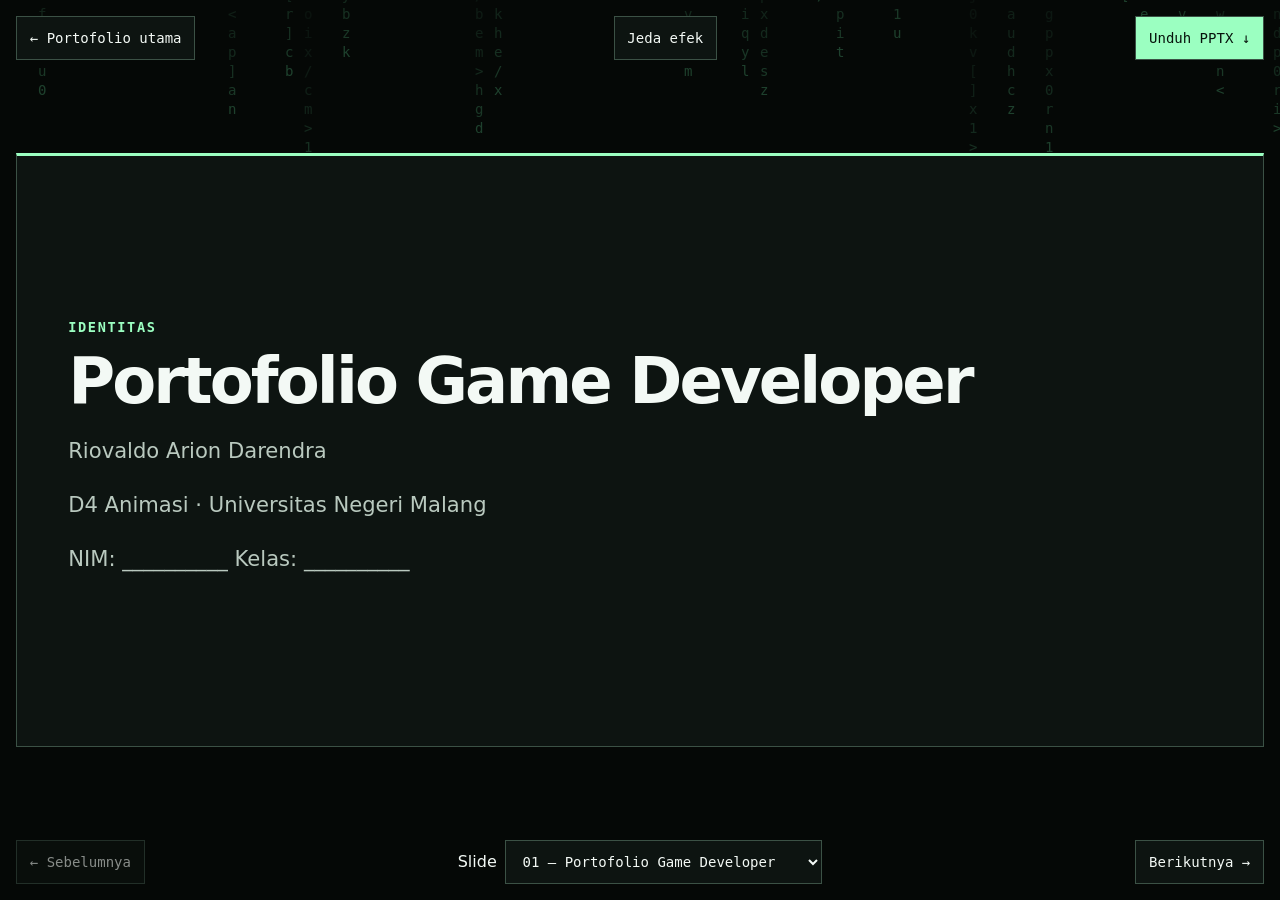
==== tugas-porto/index.html @ 9fddfe3b "Add portfolio coursework presentation and PowerPoint" ====
<!doctype html>
<html lang="id">
<head>
<meta charset="utf-8">
<meta name="viewport" content="width=device-width, initial-scale=1">
<title>Tugas Portofolio · Riovaldo Arion Darendra</title>
<link rel="stylesheet" href="slides.css">
<script src="slides.js" defer></script>
</head>
<body>
<canvas id="matrix" aria-hidden="true"></canvas>
<div class="shell">
  <header class="bar">
    <a class="brand" href="../">← Portofolio utama</a>
    <button id="motion" type="button" hidden>Jeda efek</button>
    <a class="download" href="portofolio-riovaldo.pptx" download>Unduh PPTX ↓</a>
  </header>
  <main id="deck" aria-label="Presentasi tugas portofolio">
        <section class="slide " id="slide-1" aria-labelledby="title-1">
          <div class="copy"><p class="label">Identitas</p><h2 id="title-1" tabindex="-1">Portofolio Game Developer</h2><p>Riovaldo Arion Darendra</p><p>D4 Animasi · Universitas Negeri Malang</p><p>NIM: __________   Kelas: __________</p></div>

        </section>
        <section class="slide " id="slide-2" aria-labelledby="title-2">
          <div class="copy"><p class="label">Jenis portofolio</p><h2 id="title-2" tabindex="-1">Dua cara melihat karya saya</h2><p>Playable Prototype — itch.io dan Roblox memberi akses ke karya yang dapat dicoba. Lantai Tujuh menunjukkan eksplorasi dan teka-teki, sementara Hidden Gem menggunakan gameplay untuk mengenalkan budaya Indonesia.</p><p>Repository Program — repo Spider Robot menunjukkan kode firmware, dokumentasi kendali dan perakitan, serta demo robot. Semester Terakhir memperlihatkan perkembangan prototipe Unity yang masih dikerjakan.</p></div>

        </section>
        <section class="slide project" id="slide-3" aria-labelledby="title-3">
          <div class="copy"><p class="label">Penjelasan karya</p><h2 id="title-3" tabindex="-1">WARNETRA</h2><p>Juli 2024 · TSA Game Fest</p><p>2D Artist. Membuat aset visual bersama tim untuk prototipe yang dikerjakan dalam 10 hari.</p><a class="action" href="https://wyynnn.itch.io/warnetra" target="_blank" rel="noopener">Buka halaman proyek ↗</a></div>
          <div class="media"><video controls playsinline preload="none" data-src="../assets/videos/warnetra.mp4" aria-label="Demo WARNETRA"></video></div>
        </section>
        <section class="slide project" id="slide-4" aria-labelledby="title-4">
          <div class="copy"><p class="label">Penjelasan karya</p><h2 id="title-4" tabindex="-1">Crossing the Road</h2><p>Maret 2025 · Proyek pribadi</p><p>Solo developer. Merancang game kasual 3D, memprogram gerak karakter, dan membuat sistem kemunculan rintangan.</p><a class="action" href="https://iroo.itch.io/crossing-the-road-project" target="_blank" rel="noopener">Buka halaman proyek ↗</a></div>
          <div class="media"><video controls playsinline preload="none" data-src="../assets/videos/crossing-road.mp4" aria-label="Demo Crossing the Road"></video></div>
        </section>
        <section class="slide project" id="slide-5" aria-labelledby="title-5">
          <div class="copy"><p class="label">Penjelasan karya</p><h2 id="title-5" tabindex="-1">Precision Shooter</h2><p>Mei 2025 · Proyek ujian akhir</p><p>Solo developer. Membuat prototipe FPS dengan fokus pada mekanik menembak dalam dua minggu.</p><a class="action" href="https://iroo.itch.io/project-uas" target="_blank" rel="noopener">Buka halaman proyek ↗</a></div>
          <div class="media"><video controls playsinline preload="none" data-src="../assets/videos/precision-shooter.mp4" aria-label="Demo Precision Shooter"></video></div>
        </section>
        <section class="slide project" id="slide-6" aria-labelledby="title-6">
          <div class="copy"><p class="label">Penjelasan karya</p><h2 id="title-6" tabindex="-1">Project Parkour-Shooter</h2><p>Mei 2025 · Proyek pribadi</p><p>Solo developer. Mengembangkan proyek dari konsep hingga demo itch.io, dengan fokus pada pergerakan parkour dan sistem menembak.</p><a class="action" href="https://iroo.itch.io/parkour-shooter" target="_blank" rel="noopener">Buka halaman proyek ↗</a></div>
          <div class="media"><video controls playsinline preload="none" data-src="../assets/videos/parkour-shooter.mp4" aria-label="Demo Project Parkour-Shooter"></video></div>
        </section>
        <section class="slide project" id="slide-7" aria-labelledby="title-7">
          <div class="copy"><p class="label">Penjelasan karya</p><h2 id="title-7" tabindex="-1">Bathara Mask</h2><p>Januari 2026 · Global Game Jam Malang</p><p>Lead 2D Artist dan Game Developer. Membuat aset pixel art dan membantu pemrograman gameplay selama game jam.</p><a class="action" href="https://globalgamejam.org/games/2026/bathara-mask-7" target="_blank" rel="noopener">Buka halaman proyek ↗</a></div>
          <div class="media"><video controls playsinline preload="none" data-src="../assets/videos/ggj-2026.mp4" aria-label="Demo Bathara Mask"></video></div>
        </section>
        <section class="slide project" id="slide-8" aria-labelledby="title-8">
          <div class="copy"><p class="label">Penjelasan karya</p><h2 id="title-8" tabindex="-1">Hidden Gem</h2><p>2025–2026 · Roblox / Lua</p><p>Mengembangkan mekanik gameplay untuk LET’S PLAY INDONESIA, sebuah gim edukasi yang mengenalkan budaya Indonesia melalui eksplorasi.</p><a class="action" href="https://www.roblox.com/games/83942627805508/Hidden-Gem" target="_blank" rel="noopener">Buka halaman proyek ↗</a></div>
          <div class="media"><video controls playsinline preload="none" data-src="../assets/videos/hidden-gem.mp4" aria-label="Demo Hidden Gem"></video></div>
        </section>
        <section class="slide project" id="slide-9" aria-labelledby="title-9">
          <div class="copy"><p class="label">Penjelasan karya</p><h2 id="title-9" tabindex="-1">Lantai Tujuh</h2><p>2026 · COMPFEST 18</p><p>Prototipe survival horror dari tim Rajin Menabung. Pemain mencari skripsi yang tertinggal sambil memecahkan teka-teki panel listrik dan menghemat daya senter.</p><a class="action" href="https://iroo.itch.io/compfest-18" target="_blank" rel="noopener">Buka halaman proyek ↗</a></div>
          <div class="media"><video controls playsinline preload="none" data-src="../assets/videos/lantai-tujuh.mp4" aria-label="Demo Lantai Tujuh"></video></div>
        </section>
        <section class="slide project" id="slide-10" aria-labelledby="title-10">
          <div class="copy"><p class="label">Penjelasan karya</p><h2 id="title-10" tabindex="-1">Fish and Monsters</h2><p>Losi Studio · Roblox</p><p>Gim memancing dan menjelajahi pulau. Peran saya: UI Artist, Marketing, Assistant Programmer, dan QA.</p><a class="action" href="https://www.roblox.com/games/111385005478215/Fish-And-Monsters" target="_blank" rel="noopener">Buka halaman proyek ↗</a></div>
          <div class="media"><img src="../assets/images/fish-and-monsters.png" alt="Gambar resmi Fish and Monsters"></div>
        </section>
        <section class="slide project" id="slide-11" aria-labelledby="title-11">
          <div class="copy"><p class="label">Penjelasan karya</p><h2 id="title-11" tabindex="-1">Hotel Anomaly</h2><p>Losi Studio · Roblox</p><p>Gim survival horror tentang sif malam di hotel yang dihuni anomali. Peran saya: Marketing, Assistant Programmer, dan QA.</p><a class="action" href="https://www.roblox.com/games/70575351571626/HOTEL-ANOMALY" target="_blank" rel="noopener">Buka halaman proyek ↗</a></div>
          <div class="media"><video controls playsinline preload="none" data-src="../assets/videos/hotel-anomaly.webm" aria-label="Demo Hotel Anomaly"></video></div>
        </section>
        <section class="slide project" id="slide-12" aria-labelledby="title-12">
          <div class="copy"><p class="label">Penjelasan karya</p><h2 id="title-12" tabindex="-1">Spider Robot</h2><p>Raspberry Pi Pico / Pico W · Repository Program</p><p>Robot laba-laba dengan 12 servo yang bisa berjalan, berputar, dan menjaga posisi badan tetap rata. Versi Pico W juga mendukung kendali via browser ponsel.</p><a class="action" href="https://github.com/IrOsens/spider-pico" target="_blank" rel="noopener">Buka repository ↗</a></div>
          <div class="media"><video controls playsinline preload="none" data-src="../assets/videos/spider-pico.mp4" aria-label="Demo Spider Robot"></video></div>
        </section>
        <section class="slide project" id="slide-13" aria-labelledby="title-13">
          <div class="copy"><p class="label">Penjelasan karya</p><h2 id="title-13" tabindex="-1">Semester Terakhir</h2><p>Unity / C# · In Progress</p><p>RPG berlatar kampus Indonesia dengan eksplorasi, misi, dan pertarungan bergelombang yang memakai mekanik mengetik.</p></div>
          <div class="media"><video controls playsinline preload="none" data-src="../assets/videos/semester-terakhir.mp4" aria-label="Demo Semester Terakhir"></video></div>
        </section>
        <section class="slide " id="slide-14" aria-labelledby="title-14">
          <div class="copy"><p class="label">Evaluasi</p><h2 id="title-14" tabindex="-1">Kelebihan dan kekurangan</h2><p>Kelebihan — Demo memperlihatkan cara kerja proyek. Beberapa karya dapat dicoba langsung, dan entri Losi Studio menjelaskan kontribusi saya dalam tim.</p><p>Kekurangan — Tanggal dan rincian kontribusi belum lengkap pada beberapa karya. Instruksi bermain dan dokumentasi teknis belum konsisten. Fish and Monsters memiliki gambar pratinjau, sedangkan Semester Terakhir masih dikembangkan.</p></div>

        </section>
        <section class="slide " id="slide-15" aria-labelledby="title-15">
          <div class="copy"><p class="label">Pengembangan</p><h2 id="title-15" tabindex="-1">Rencana perbaikan</h2><p>Lengkapi tanggal, kontribusi pribadi, dan kredit tim pada tiap karya.</p><p>Tambahkan petunjuk kontrol dan tujuan permainan, lalu minta orang lain mencoba build dan catat kendalanya.</p><p>Perkuat README dengan langkah menjalankan, ringkasan arsitektur, dan demo singkat. Perbarui demo Semester Terakhir setelah sistem utamanya stabil.</p></div>

        </section>
  </main>
  <nav id="navigation" class="bar" aria-label="Navigasi slide" hidden>
    <button id="previous" type="button">← <span>Sebelumnya</span></button>
    <label>Slide <select id="slide-picker"><option value="1">01 — Portofolio Game Developer</option><option value="2">02 — Dua cara melihat karya saya</option><option value="3">03 — WARNETRA</option><option value="4">04 — Crossing the Road</option><option value="5">05 — Precision Shooter</option><option value="6">06 — Project Parkour-Shooter</option><option value="7">07 — Bathara Mask</option><option value="8">08 — Hidden Gem</option><option value="9">09 — Lantai Tujuh</option><option value="10">10 — Fish and Monsters</option><option value="11">11 — Hotel Anomaly</option><option value="12">12 — Spider Robot</option><option value="13">13 — Semester Terakhir</option><option value="14">14 — Kelebihan dan kekurangan</option><option value="15">15 — Rencana perbaikan</option></select></label>
    <button id="next" type="button"><span>Berikutnya</span> →</button>
  </nav>
</div>
</body>
</html>
---- tugas-porto/slides.css ----
:root {
  color-scheme: dark;
  --ink: #f3f9f5;
  --muted: #b9c9bf;
  --green: #9bffc1;
  --panel: #0d1411;
  --border: #3b5145;
  --mono: "IBM Plex Mono", Consolas, monospace;
  font: 100%/1.55 system-ui, sans-serif;
}
* { box-sizing: border-box; }
[hidden] { display: none !important; }
body { margin: 0; background: #070b09; color: var(--ink); }
#matrix { position: fixed; inset: 0; width: 100%; height: 100%; pointer-events: none; opacity: .28; }
.shell {
  position: relative;
  width: min(100% - 2rem, 80rem);
  min-height: 100svh;
  margin: auto;
  display: grid;
  grid-template-rows: auto 1fr auto;
  gap: 1rem;
  padding-block: 1rem;
}
.bar { display: flex; align-items: center; flex-wrap: wrap; gap: .5rem; justify-content: space-between; }
.bar label { display: flex; align-items: center; gap: .5em; min-width: 0; }
a { color: var(--green); }
a, button, select { touch-action: manipulation; }
button, select, .bar a, .action {
  border: 1px solid var(--border);
  min-height: 44px;
  padding: .55rem .8rem;
  font: 500 .875rem var(--mono);
  color: var(--ink);
  background: var(--panel);
}
button, select, a { cursor: pointer; }
.bar a, .action { display: inline-flex; align-items: center; text-decoration: none; }
.bar .download { background: var(--green); color: #07130c; }
button:hover:enabled, .action:hover, .brand:hover { border-color: var(--green); }
:focus-visible { outline: 2px solid var(--green); outline-offset: 3px; }
button:disabled { opacity: .55; cursor: default; }
select { max-width: min(51vw, 21rem); }
#deck { display: grid; align-items: center; min-width: 0; }
.slide {
  background: var(--panel);
  border: 1px solid var(--border);
  border-top: 3px solid var(--green);
  min-height: min(38rem, 66vh);
  padding: clamp(1.25rem, 4vw, 4rem);
  display: grid;
  align-content: center;
}
.slide + .slide { margin-top: 1rem; }
.slide[hidden] + .slide { margin-top: 0; }
.slide.project { grid-template-columns: minmax(0, 2fr) minmax(0, 3fr); gap: clamp(1.1rem, 3vw, 3rem); align-items: center; }
.label { color: var(--green); font: 600 .85rem var(--mono); text-transform: uppercase; letter-spacing: .12em; }
h2 { font-size: clamp(2rem, 5vw, 4.5rem); line-height: 1.02; letter-spacing: -.045em; margin: .5rem 0 1.25rem; text-wrap: balance; }
.copy > p:not(.label) { max-width: 62ch; font-size: clamp(1rem, 1.65vw, 1.32rem); color: var(--muted); }
.project .label + h2 + p { font: 500 1rem/1.5 var(--mono); color: var(--green); }
.media { aspect-ratio: 16/9; background: #050806; border: 1px solid var(--border); }
.media video, .media img { display: block; width: 100%; height: 100%; object-fit: contain; }
@media (max-width: 760px) {
  .slide.project { grid-template-columns: minmax(0, 1fr); }
  .slide { min-height: 56svh; }
  .bar span { display: none; }
  #navigation button { min-width: 44px; }
}
@media (prefers-reduced-motion: reduce) { #matrix { display: none; } }
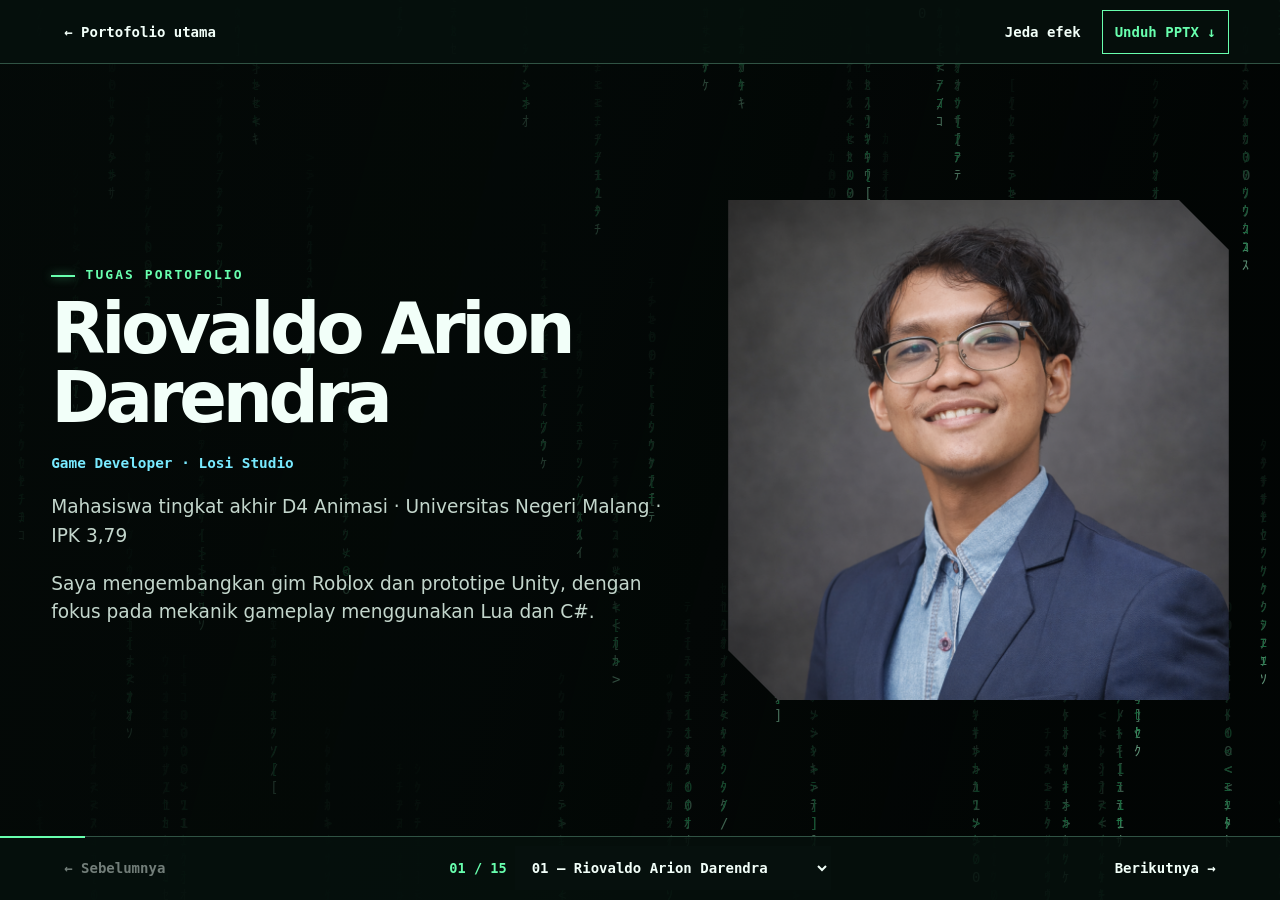
==== commit daf43119: "Redesign coursework slides as a full-screen cyberpunk presentation" ====
--- a/tugas-porto/index.html
+++ b/tugas-porto/index.html
@@ -12,75 +12,81 @@
 <div class="shell">
   <header class="bar">
     <a class="brand" href="../">← Portofolio utama</a>
-    <button id="motion" type="button" hidden>Jeda efek</button>
-    <a class="download" href="portofolio-riovaldo.pptx" download>Unduh PPTX ↓</a>
+    <div class="tools">
+      <button id="motion" type="button" hidden>Jeda efek</button>
+      <a class="download" href="portofolio-riovaldo.pptx" download>Unduh PPTX ↓</a>
+    </div>
   </header>
   <main id="deck" aria-label="Presentasi tugas portofolio">
-        <section class="slide " id="slide-1" aria-labelledby="title-1">
-          <div class="copy"><p class="label">Identitas</p><h2 id="title-1" tabindex="-1">Portofolio Game Developer</h2><p>Riovaldo Arion Darendra</p><p>D4 Animasi · Universitas Negeri Malang</p><p>NIM: __________   Kelas: __________</p></div>
-
+        <section class="slide identity" id="slide-1" aria-labelledby="title-1">
+          <div class="copy"><p class="label">Tugas Portofolio</p><h2 id="title-1" tabindex="-1">Riovaldo Arion Darendra</h2><p>Game Developer · Losi Studio</p><p>Mahasiswa tingkat akhir D4 Animasi · Universitas Negeri Malang · IPK 3,79</p><p>Saya mengembangkan gim Roblox dan prototipe Unity, dengan fokus pada mekanik gameplay menggunakan Lua dan C#.</p></div>
+        <div class="media"><img src="../assets/images/profile-pic.png" alt="Foto Riovaldo Arion Darendra" fetchpriority="high"></div>
         </section>
-        <section class="slide " id="slide-2" aria-labelledby="title-2">
+        <section class="slide editorial" id="slide-2" aria-labelledby="title-2">
           <div class="copy"><p class="label">Jenis portofolio</p><h2 id="title-2" tabindex="-1">Dua cara melihat karya saya</h2><p>Playable Prototype — itch.io dan Roblox memberi akses ke karya yang dapat dicoba. Lantai Tujuh menunjukkan eksplorasi dan teka-teki, sementara Hidden Gem menggunakan gameplay untuk mengenalkan budaya Indonesia.</p><p>Repository Program — repo Spider Robot menunjukkan kode firmware, dokumentasi kendali dan perakitan, serta demo robot. Semester Terakhir memperlihatkan perkembangan prototipe Unity yang masih dikerjakan.</p></div>
 
         </section>
         <section class="slide project" id="slide-3" aria-labelledby="title-3">
           <div class="copy"><p class="label">Penjelasan karya</p><h2 id="title-3" tabindex="-1">WARNETRA</h2><p>Juli 2024 · TSA Game Fest</p><p>2D Artist. Membuat aset visual bersama tim untuk prototipe yang dikerjakan dalam 10 hari.</p><a class="action" href="https://wyynnn.itch.io/warnetra" target="_blank" rel="noopener">Buka halaman proyek ↗</a></div>
-          <div class="media"><video controls playsinline preload="none" data-src="../assets/videos/warnetra.mp4" aria-label="Demo WARNETRA"></video></div>
+        <div class="media"><video controls playsinline preload="none" poster="posters/warnetra.webp" data-src="../assets/videos/warnetra.mp4" aria-label="Demo WARNETRA"></video></div>
         </section>
         <section class="slide project" id="slide-4" aria-labelledby="title-4">
           <div class="copy"><p class="label">Penjelasan karya</p><h2 id="title-4" tabindex="-1">Crossing the Road</h2><p>Maret 2025 · Proyek pribadi</p><p>Solo developer. Merancang game kasual 3D, memprogram gerak karakter, dan membuat sistem kemunculan rintangan.</p><a class="action" href="https://iroo.itch.io/crossing-the-road-project" target="_blank" rel="noopener">Buka halaman proyek ↗</a></div>
-          <div class="media"><video controls playsinline preload="none" data-src="../assets/videos/crossing-road.mp4" aria-label="Demo Crossing the Road"></video></div>
+        <div class="media"><video controls playsinline preload="none" poster="posters/crossing-road.webp" data-src="../assets/videos/crossing-road.mp4" aria-label="Demo Crossing the Road"></video></div>
         </section>
         <section class="slide project" id="slide-5" aria-labelledby="title-5">
           <div class="copy"><p class="label">Penjelasan karya</p><h2 id="title-5" tabindex="-1">Precision Shooter</h2><p>Mei 2025 · Proyek ujian akhir</p><p>Solo developer. Membuat prototipe FPS dengan fokus pada mekanik menembak dalam dua minggu.</p><a class="action" href="https://iroo.itch.io/project-uas" target="_blank" rel="noopener">Buka halaman proyek ↗</a></div>
-          <div class="media"><video controls playsinline preload="none" data-src="../assets/videos/precision-shooter.mp4" aria-label="Demo Precision Shooter"></video></div>
+        <div class="media"><video controls playsinline preload="none" poster="posters/precision-shooter.webp" data-src="../assets/videos/precision-shooter.mp4" aria-label="Demo Precision Shooter"></video></div>
         </section>
         <section class="slide project" id="slide-6" aria-labelledby="title-6">
           <div class="copy"><p class="label">Penjelasan karya</p><h2 id="title-6" tabindex="-1">Project Parkour-Shooter</h2><p>Mei 2025 · Proyek pribadi</p><p>Solo developer. Mengembangkan proyek dari konsep hingga demo itch.io, dengan fokus pada pergerakan parkour dan sistem menembak.</p><a class="action" href="https://iroo.itch.io/parkour-shooter" target="_blank" rel="noopener">Buka halaman proyek ↗</a></div>
-          <div class="media"><video controls playsinline preload="none" data-src="../assets/videos/parkour-shooter.mp4" aria-label="Demo Project Parkour-Shooter"></video></div>
+        <div class="media"><video controls playsinline preload="none" poster="posters/parkour-shooter.webp" data-src="../assets/videos/parkour-shooter.mp4" aria-label="Demo Project Parkour-Shooter"></video></div>
         </section>
         <section class="slide project" id="slide-7" aria-labelledby="title-7">
           <div class="copy"><p class="label">Penjelasan karya</p><h2 id="title-7" tabindex="-1">Bathara Mask</h2><p>Januari 2026 · Global Game Jam Malang</p><p>Lead 2D Artist dan Game Developer. Membuat aset pixel art dan membantu pemrograman gameplay selama game jam.</p><a class="action" href="https://globalgamejam.org/games/2026/bathara-mask-7" target="_blank" rel="noopener">Buka halaman proyek ↗</a></div>
-          <div class="media"><video controls playsinline preload="none" data-src="../assets/videos/ggj-2026.mp4" aria-label="Demo Bathara Mask"></video></div>
+        <div class="media"><video controls playsinline preload="none" poster="posters/ggj-2026.webp" data-src="../assets/videos/ggj-2026.mp4" aria-label="Demo Bathara Mask"></video></div>
         </section>
         <section class="slide project" id="slide-8" aria-labelledby="title-8">
           <div class="copy"><p class="label">Penjelasan karya</p><h2 id="title-8" tabindex="-1">Hidden Gem</h2><p>2025–2026 · Roblox / Lua</p><p>Mengembangkan mekanik gameplay untuk LET’S PLAY INDONESIA, sebuah gim edukasi yang mengenalkan budaya Indonesia melalui eksplorasi.</p><a class="action" href="https://www.roblox.com/games/83942627805508/Hidden-Gem" target="_blank" rel="noopener">Buka halaman proyek ↗</a></div>
-          <div class="media"><video controls playsinline preload="none" data-src="../assets/videos/hidden-gem.mp4" aria-label="Demo Hidden Gem"></video></div>
+        <div class="media"><video controls playsinline preload="none" poster="posters/hidden-gem.webp" data-src="../assets/videos/hidden-gem.mp4" aria-label="Demo Hidden Gem"></video></div>
         </section>
         <section class="slide project" id="slide-9" aria-labelledby="title-9">
           <div class="copy"><p class="label">Penjelasan karya</p><h2 id="title-9" tabindex="-1">Lantai Tujuh</h2><p>2026 · COMPFEST 18</p><p>Prototipe survival horror dari tim Rajin Menabung. Pemain mencari skripsi yang tertinggal sambil memecahkan teka-teki panel listrik dan menghemat daya senter.</p><a class="action" href="https://iroo.itch.io/compfest-18" target="_blank" rel="noopener">Buka halaman proyek ↗</a></div>
-          <div class="media"><video controls playsinline preload="none" data-src="../assets/videos/lantai-tujuh.mp4" aria-label="Demo Lantai Tujuh"></video></div>
+        <div class="media"><video controls playsinline preload="none" poster="posters/lantai-tujuh.webp" data-src="../assets/videos/lantai-tujuh.mp4" aria-label="Demo Lantai Tujuh"></video></div>
         </section>
         <section class="slide project" id="slide-10" aria-labelledby="title-10">
           <div class="copy"><p class="label">Penjelasan karya</p><h2 id="title-10" tabindex="-1">Fish and Monsters</h2><p>Losi Studio · Roblox</p><p>Gim memancing dan menjelajahi pulau. Peran saya: UI Artist, Marketing, Assistant Programmer, dan QA.</p><a class="action" href="https://www.roblox.com/games/111385005478215/Fish-And-Monsters" target="_blank" rel="noopener">Buka halaman proyek ↗</a></div>
-          <div class="media"><img src="../assets/images/fish-and-monsters.png" alt="Gambar resmi Fish and Monsters"></div>
+        <div class="media"><img src="../assets/images/fish-and-monsters.png" alt="Gambar resmi Fish and Monsters"></div>
         </section>
         <section class="slide project" id="slide-11" aria-labelledby="title-11">
           <div class="copy"><p class="label">Penjelasan karya</p><h2 id="title-11" tabindex="-1">Hotel Anomaly</h2><p>Losi Studio · Roblox</p><p>Gim survival horror tentang sif malam di hotel yang dihuni anomali. Peran saya: Marketing, Assistant Programmer, dan QA.</p><a class="action" href="https://www.roblox.com/games/70575351571626/HOTEL-ANOMALY" target="_blank" rel="noopener">Buka halaman proyek ↗</a></div>
-          <div class="media"><video controls playsinline preload="none" data-src="../assets/videos/hotel-anomaly.webm" aria-label="Demo Hotel Anomaly"></video></div>
+        <div class="media"><video controls playsinline preload="none" poster="posters/hotel-anomaly.webp" data-src="../assets/videos/hotel-anomaly.webm" aria-label="Demo Hotel Anomaly"></video></div>
         </section>
         <section class="slide project" id="slide-12" aria-labelledby="title-12">
           <div class="copy"><p class="label">Penjelasan karya</p><h2 id="title-12" tabindex="-1">Spider Robot</h2><p>Raspberry Pi Pico / Pico W · Repository Program</p><p>Robot laba-laba dengan 12 servo yang bisa berjalan, berputar, dan menjaga posisi badan tetap rata. Versi Pico W juga mendukung kendali via browser ponsel.</p><a class="action" href="https://github.com/IrOsens/spider-pico" target="_blank" rel="noopener">Buka repository ↗</a></div>
-          <div class="media"><video controls playsinline preload="none" data-src="../assets/videos/spider-pico.mp4" aria-label="Demo Spider Robot"></video></div>
+        <div class="media"><video controls playsinline preload="none" poster="posters/spider-pico.webp" data-src="../assets/videos/spider-pico.mp4" aria-label="Demo Spider Robot"></video></div>
         </section>
         <section class="slide project" id="slide-13" aria-labelledby="title-13">
           <div class="copy"><p class="label">Penjelasan karya</p><h2 id="title-13" tabindex="-1">Semester Terakhir</h2><p>Unity / C# · In Progress</p><p>RPG berlatar kampus Indonesia dengan eksplorasi, misi, dan pertarungan bergelombang yang memakai mekanik mengetik.</p></div>
-          <div class="media"><video controls playsinline preload="none" data-src="../assets/videos/semester-terakhir.mp4" aria-label="Demo Semester Terakhir"></video></div>
+        <div class="media"><video controls playsinline preload="none" poster="posters/semester-terakhir.webp" data-src="../assets/videos/semester-terakhir.mp4" aria-label="Demo Semester Terakhir"></video></div>
         </section>
-        <section class="slide " id="slide-14" aria-labelledby="title-14">
+        <section class="slide editorial" id="slide-14" aria-labelledby="title-14">
           <div class="copy"><p class="label">Evaluasi</p><h2 id="title-14" tabindex="-1">Kelebihan dan kekurangan</h2><p>Kelebihan — Demo memperlihatkan cara kerja proyek. Beberapa karya dapat dicoba langsung, dan entri Losi Studio menjelaskan kontribusi saya dalam tim.</p><p>Kekurangan — Tanggal dan rincian kontribusi belum lengkap pada beberapa karya. Instruksi bermain dan dokumentasi teknis belum konsisten. Fish and Monsters memiliki gambar pratinjau, sedangkan Semester Terakhir masih dikembangkan.</p></div>
 
         </section>
-        <section class="slide " id="slide-15" aria-labelledby="title-15">
+        <section class="slide editorial" id="slide-15" aria-labelledby="title-15">
           <div class="copy"><p class="label">Pengembangan</p><h2 id="title-15" tabindex="-1">Rencana perbaikan</h2><p>Lengkapi tanggal, kontribusi pribadi, dan kredit tim pada tiap karya.</p><p>Tambahkan petunjuk kontrol dan tujuan permainan, lalu minta orang lain mencoba build dan catat kendalanya.</p><p>Perkuat README dengan langkah menjalankan, ringkasan arsitektur, dan demo singkat. Perbarui demo Semester Terakhir setelah sistem utamanya stabil.</p></div>
 
         </section>
   </main>
   <nav id="navigation" class="bar" aria-label="Navigasi slide" hidden>
     <button id="previous" type="button">← <span>Sebelumnya</span></button>
-    <label>Slide <select id="slide-picker"><option value="1">01 — Portofolio Game Developer</option><option value="2">02 — Dua cara melihat karya saya</option><option value="3">03 — WARNETRA</option><option value="4">04 — Crossing the Road</option><option value="5">05 — Precision Shooter</option><option value="6">06 — Project Parkour-Shooter</option><option value="7">07 — Bathara Mask</option><option value="8">08 — Hidden Gem</option><option value="9">09 — Lantai Tujuh</option><option value="10">10 — Fish and Monsters</option><option value="11">11 — Hotel Anomaly</option><option value="12">12 — Spider Robot</option><option value="13">13 — Semester Terakhir</option><option value="14">14 — Kelebihan dan kekurangan</option><option value="15">15 — Rencana perbaikan</option></select></label>
+    <div class="position">
+      <output id="counter" for="slide-picker" aria-live="polite"></output>
+      <select id="slide-picker" aria-label="Pilih slide"><option value="1">01 — Riovaldo Arion Darendra</option><option value="2">02 — Dua cara melihat karya saya</option><option value="3">03 — WARNETRA</option><option value="4">04 — Crossing the Road</option><option value="5">05 — Precision Shooter</option><option value="6">06 — Project Parkour-Shooter</option><option value="7">07 — Bathara Mask</option><option value="8">08 — Hidden Gem</option><option value="9">09 — Lantai Tujuh</option><option value="10">10 — Fish and Monsters</option><option value="11">11 — Hotel Anomaly</option><option value="12">12 — Spider Robot</option><option value="13">13 — Semester Terakhir</option><option value="14">14 — Kelebihan dan kekurangan</option><option value="15">15 — Rencana perbaikan</option></select>
+    </div>
     <button id="next" type="button"><span>Berikutnya</span> →</button>
+    <progress id="progress" aria-label="Posisi slide" max="15" value="1"></progress>
   </nav>
 </div>
 </body>
--- a/tugas-porto/slides.css
+++ b/tugas-porto/slides.css
@@ -1,69 +1,169 @@
 :root {
   color-scheme: dark;
-  --ink: #f3f9f5;
-  --muted: #b9c9bf;
-  --green: #9bffc1;
-  --panel: #0d1411;
-  --border: #3b5145;
+  --ink: #f2fff9;
+  --muted: #c3d6cc;
+  --green: #68ffae;
+  --cyan: #78eaff;
+  --base: #06100d;
+  --border: #305344;
+  --gutter: clamp(1rem, 4vw, 5rem);
   --mono: "IBM Plex Mono", Consolas, monospace;
   font: 100%/1.55 system-ui, sans-serif;
 }
 * { box-sizing: border-box; }
 [hidden] { display: none !important; }
-body { margin: 0; background: #070b09; color: var(--ink); }
-#matrix { position: fixed; inset: 0; width: 100%; height: 100%; pointer-events: none; opacity: .28; }
+body { margin: 0; background: #040a08; color: var(--ink); }
+#matrix {
+  position: fixed;
+  inset: 0;
+  width: 100%;
+  height: 100%;
+  pointer-events: none;
+  opacity: .62;
+}
 .shell {
   position: relative;
-  width: min(100% - 2rem, 80rem);
+  min-height: 100vh;
   min-height: 100svh;
-  margin: auto;
   display: grid;
   grid-template-rows: auto 1fr auto;
-  gap: 1rem;
-  padding-block: 1rem;
+  background: linear-gradient(105deg, #040a08ee 4%, #040a08b5 43%, #040a081a 82%);
 }
-.bar { display: flex; align-items: center; flex-wrap: wrap; gap: .5rem; justify-content: space-between; }
-.bar label { display: flex; align-items: center; gap: .5em; min-width: 0; }
+.bar {
+  display: flex;
+  align-items: center;
+  flex-wrap: wrap;
+  gap: .5rem;
+  justify-content: space-between;
+  padding: .6rem var(--gutter);
+  background: #06100de8;
+}
+header.bar { border-bottom: 1px solid var(--border); }
+nav.bar { position: relative; border-top: 1px solid var(--border); }
+.tools, .position { display: flex; align-items: center; gap: .5rem; min-width: 0; }
 a { color: var(--green); }
-a, button, select { touch-action: manipulation; }
 button, select, .bar a, .action {
-  border: 1px solid var(--border);
+  border: 1px solid transparent;
   min-height: 44px;
-  padding: .55rem .8rem;
-  font: 500 .875rem var(--mono);
+  padding: .55rem .75rem;
+  font: 600 .875rem var(--mono);
   color: var(--ink);
-  background: var(--panel);
+  background: transparent;
+  cursor: pointer;
+  touch-action: manipulation;
+  transition: color .18s, border-color .18s, background-color .18s;
 }
-button, select, a { cursor: pointer; }
 .bar a, .action { display: inline-flex; align-items: center; text-decoration: none; }
-.bar .download { background: var(--green); color: #07130c; }
-button:hover:enabled, .action:hover, .brand:hover { border-color: var(--green); }
-:focus-visible { outline: 2px solid var(--green); outline-offset: 3px; }
-button:disabled { opacity: .55; cursor: default; }
-select { max-width: min(51vw, 21rem); }
-#deck { display: grid; align-items: center; min-width: 0; }
+.bar .download { border-color: var(--green); color: var(--green); }
+.bar .download:hover { background: var(--green); color: var(--base); }
+button:hover:enabled, .action:hover, .brand:hover { border-color: var(--border); color: var(--green); }
+:focus-visible { outline: 2px solid var(--cyan); outline-offset: 3px; }
+h2[tabindex="-1"]:focus { outline: none; }
+button:disabled { opacity: .46; cursor: default; }
+select { max-width: min(42vw, 23rem); background: var(--base); }
+#counter { color: var(--green); font: 600 .85rem var(--mono); white-space: nowrap; }
+#progress {
+  position: absolute;
+  top: -1px;
+  left: 0;
+  width: 100%;
+  height: 2px;
+  border: 0;
+  appearance: none;
+  color: var(--green);
+  background: transparent;
+}
+#progress::-webkit-progress-bar { background: transparent; }
+#progress::-webkit-progress-value { background: var(--green); }
+#progress::-moz-progress-bar { background: var(--green); }
+#deck { display: grid; min-width: 0; }
 .slide {
-  background: var(--panel);
-  border: 1px solid var(--border);
-  border-top: 3px solid var(--green);
-  min-height: min(38rem, 66vh);
-  padding: clamp(1.25rem, 4vw, 4rem);
+  min-width: 0;
+  padding: clamp(2rem, 6vh, 5.75rem) var(--gutter);
   display: grid;
   align-content: center;
 }
-.slide + .slide { margin-top: 1rem; }
-.slide[hidden] + .slide { margin-top: 0; }
-.slide.project { grid-template-columns: minmax(0, 2fr) minmax(0, 3fr); gap: clamp(1.1rem, 3vw, 3rem); align-items: center; }
-.label { color: var(--green); font: 600 .85rem var(--mono); text-transform: uppercase; letter-spacing: .12em; }
-h2 { font-size: clamp(2rem, 5vw, 4.5rem); line-height: 1.02; letter-spacing: -.045em; margin: .5rem 0 1.25rem; text-wrap: balance; }
-.copy > p:not(.label) { max-width: 62ch; font-size: clamp(1rem, 1.65vw, 1.32rem); color: var(--muted); }
-.project .label + h2 + p { font: 500 1rem/1.5 var(--mono); color: var(--green); }
-.media { aspect-ratio: 16/9; background: #050806; border: 1px solid var(--border); }
+.slide.project, .slide.identity {
+  grid-template-columns: minmax(0, 1fr) minmax(0, 2.15fr);
+  align-items: center;
+  gap: clamp(1.5rem, 4vw, 5rem);
+}
+.slide.identity { grid-template-columns: minmax(0, 1.25fr) minmax(0, 1fr); }
+.slide.editorial { background: linear-gradient(90deg, #040a08bd, #040a0800); }
+.copy { min-width: 0; }
+.label {
+  color: var(--green);
+  font: 600 .81rem var(--mono);
+  text-transform: uppercase;
+  letter-spacing: .16em;
+}
+.label::before {
+  content: "";
+  display: inline-block;
+  width: 1.5rem;
+  height: 2px;
+  margin-right: .65rem;
+  vertical-align: middle;
+  background: var(--green);
+  box-shadow: 0 0 10px #68ffaea0;
+}
+h2 {
+  font-size: clamp(2.35rem, 5.5vw, 7.5rem);
+  line-height: .98;
+  letter-spacing: -.06em;
+  margin: .65rem 0 1.25rem;
+  text-wrap: balance;
+}
+.project h2 { font-size: clamp(2.15rem, 4.05vw, 5.75rem); }
+.copy > p:not(.label) {
+  max-width: 66ch;
+  font-size: clamp(1rem, 1.45vw, 1.45rem);
+  color: var(--muted);
+}
+.project .copy > h2 + p, .identity .copy > h2 + p {
+  font: 600 clamp(.9rem, 1.12vw, 1.15rem)/1.5 var(--mono);
+  color: var(--cyan);
+}
+.action { margin-top: .35rem; border-color: var(--border); color: var(--green); }
+.media {
+  min-width: 0;
+  width: 100%;
+  aspect-ratio: 16 / 9;
+  max-height: 72svh;
+  background: #030605;
+  box-shadow: 0 0 2rem #1df98b20, 0 1rem 3rem #0008;
+}
 .media video, .media img { display: block; width: 100%; height: 100%; object-fit: contain; }
+.identity .media {
+  justify-self: center;
+  width: min(100%, 34rem, 65svh);
+  aspect-ratio: 1;
+  background: transparent;
+  box-shadow: none;
+}
+.identity img {
+  object-fit: cover;
+  clip-path: polygon(0 0, 90% 0, 100% 10%, 100% 100%, 10% 100%, 0 90%);
+}
+.slide.is-entering .copy { animation: reveal .32s ease-out both; }
+.slide.is-entering .media { animation: reveal .44s .035s ease-out both; }
+@keyframes reveal {
+  from { opacity: 0; transform: translateY(8px); }
+  to { opacity: 1; transform: translateY(0); }
+}
 @media (max-width: 760px) {
-  .slide.project { grid-template-columns: minmax(0, 1fr); }
-  .slide { min-height: 56svh; }
+  .slide.project, .slide.identity { grid-template-columns: minmax(0, 1fr); }
+  .identity .media { justify-self: start; width: min(100%, 17rem); }
   .bar span { display: none; }
   #navigation button { min-width: 44px; }
 }
-@media (prefers-reduced-motion: reduce) { #matrix { display: none; } }
+@media (max-width: 420px) {
+  .bar { padding-inline: .5rem; }
+  button, select, .bar a { padding-inline: .4rem; font-size: .75rem; }
+  .bar, .tools, .position { gap: .25rem; }
+  select { max-width: 43vw; }
+}
+@media (prefers-reduced-motion: reduce) {
+  #matrix { display: none; }
+  *, *::before, *::after { animation: none !important; transition: none !important; }
+}
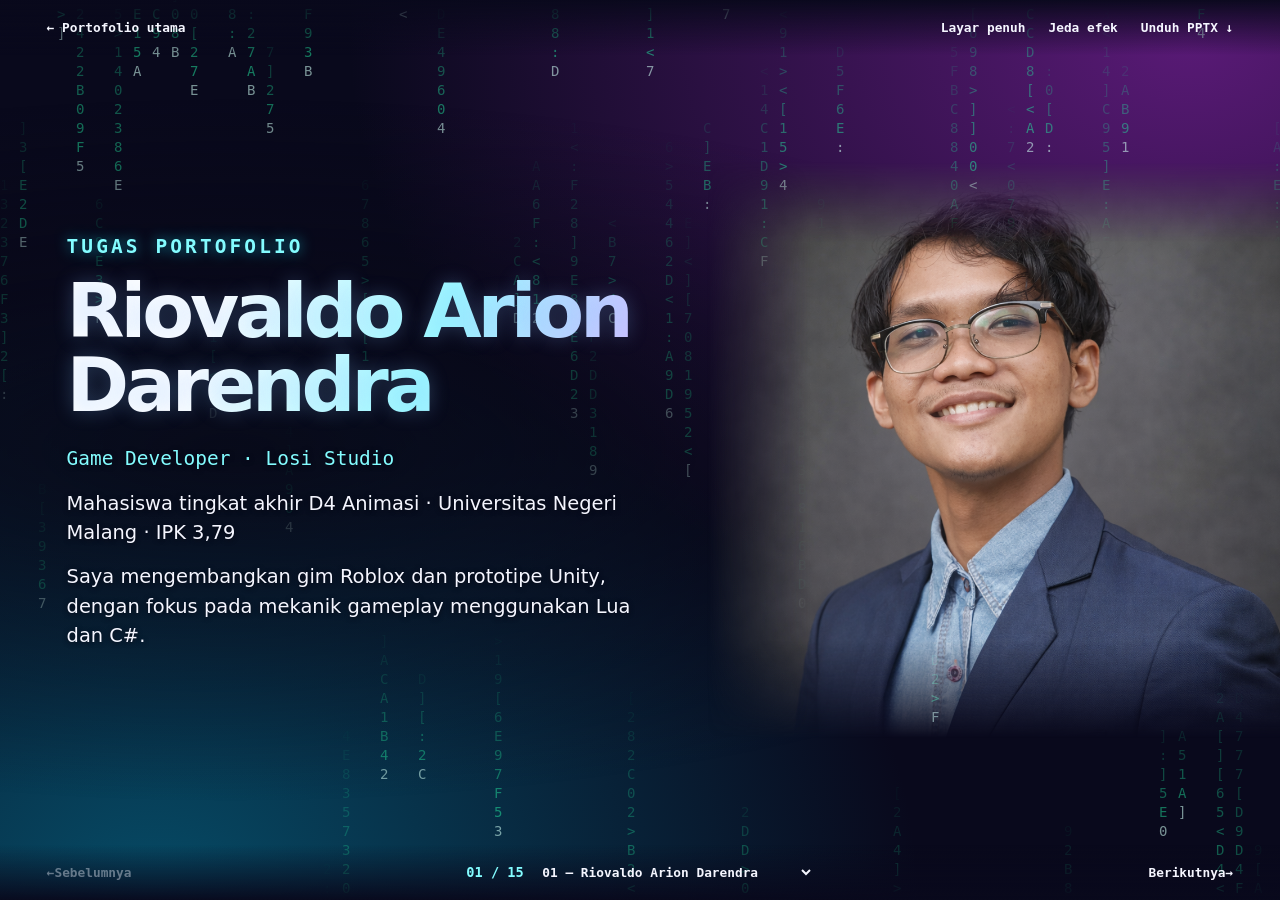
==== commit f81459af: "Present slides on a borderless widescreen neon stage" ====
--- a/tugas-porto/index.html
+++ b/tugas-porto/index.html
@@ -4,8 +4,8 @@
 <meta charset="utf-8">
 <meta name="viewport" content="width=device-width, initial-scale=1">
 <title>Tugas Portofolio · Riovaldo Arion Darendra</title>
-<link rel="stylesheet" href="slides.css">
-<script src="slides.js" defer></script>
+<link rel="stylesheet" href="slides.css?v=aurora1">
+<script src="slides.js?v=aurora1" defer></script>
 </head>
 <body>
 <canvas id="matrix" aria-hidden="true"></canvas>
@@ -13,6 +13,7 @@
   <header class="bar">
     <a class="brand" href="../">← Portofolio utama</a>
     <div class="tools">
+      <button id="fullscreen" type="button" hidden>Layar penuh</button>
       <button id="motion" type="button" hidden>Jeda efek</button>
       <a class="download" href="portofolio-riovaldo.pptx" download>Unduh PPTX ↓</a>
     </div>
--- a/tugas-porto/slides.css
+++ b/tugas-porto/slides.css
@@ -1,169 +1,141 @@
 :root {
   color-scheme: dark;
-  --ink: #f2fff9;
-  --muted: #c3d6cc;
-  --green: #68ffae;
-  --cyan: #78eaff;
-  --base: #06100d;
-  --border: #305344;
-  --gutter: clamp(1rem, 4vw, 5rem);
+  --white: #f5f6ff;
+  --cyan: #83fcff;
   --mono: "IBM Plex Mono", Consolas, monospace;
-  font: 100%/1.55 system-ui, sans-serif;
+  font: 100%/1.5 Inter, system-ui, sans-serif;
 }
 * { box-sizing: border-box; }
 [hidden] { display: none !important; }
-body { margin: 0; background: #040a08; color: var(--ink); }
-#matrix {
-  position: fixed;
+body {
+  margin: 0;
+  color: var(--white);
+  background: radial-gradient(ellipse at 93% 4%, #591a76, transparent 50%),
+    radial-gradient(ellipse at 12% 100%, #064b66, transparent 48%), #09091c;
+}
+#matrix { position: fixed; inset: 0; width: 100%; height: 100%; pointer-events: none; }
+.shell { position: relative; min-height: 100dvh; display: grid; place-items: center; }
+#deck {
+  position: relative;
+  width: min(100vw, 177.77778dvh);
+  aspect-ratio: 16 / 9;
+  container-type: inline-size;
+}
+.slide {
+  position: absolute;
   inset: 0;
-  width: 100%;
-  height: 100%;
-  pointer-events: none;
-  opacity: .62;
-}
-.shell {
-  position: relative;
-  min-height: 100vh;
-  min-height: 100svh;
-  display: grid;
-  grid-template-rows: auto 1fr auto;
-  background: linear-gradient(105deg, #040a08ee 4%, #040a08b5 43%, #040a081a 82%);
-}
-.bar {
-  display: flex;
-  align-items: center;
-  flex-wrap: wrap;
-  gap: .5rem;
-  justify-content: space-between;
-  padding: .6rem var(--gutter);
-  background: #06100de8;
-}
-header.bar { border-bottom: 1px solid var(--border); }
-nav.bar { position: relative; border-top: 1px solid var(--border); }
-.tools, .position { display: flex; align-items: center; gap: .5rem; min-width: 0; }
-a { color: var(--green); }
-button, select, .bar a, .action {
-  border: 1px solid transparent;
-  min-height: 44px;
-  padding: .55rem .75rem;
-  font: 600 .875rem var(--mono);
-  color: var(--ink);
-  background: transparent;
-  cursor: pointer;
-  touch-action: manipulation;
-  transition: color .18s, border-color .18s, background-color .18s;
-}
-.bar a, .action { display: inline-flex; align-items: center; text-decoration: none; }
-.bar .download { border-color: var(--green); color: var(--green); }
-.bar .download:hover { background: var(--green); color: var(--base); }
-button:hover:enabled, .action:hover, .brand:hover { border-color: var(--border); color: var(--green); }
-:focus-visible { outline: 2px solid var(--cyan); outline-offset: 3px; }
-h2[tabindex="-1"]:focus { outline: none; }
-button:disabled { opacity: .46; cursor: default; }
-select { max-width: min(42vw, 23rem); background: var(--base); }
-#counter { color: var(--green); font: 600 .85rem var(--mono); white-space: nowrap; }
-#progress {
-  position: absolute;
-  top: -1px;
-  left: 0;
-  width: 100%;
-  height: 2px;
-  border: 0;
-  appearance: none;
-  color: var(--green);
-  background: transparent;
-}
-#progress::-webkit-progress-bar { background: transparent; }
-#progress::-webkit-progress-value { background: var(--green); }
-#progress::-moz-progress-bar { background: var(--green); }
-#deck { display: grid; min-width: 0; }
-.slide {
-  min-width: 0;
-  padding: clamp(2rem, 6vh, 5.75rem) var(--gutter);
   display: grid;
   align-content: center;
+  padding: 5.2cqw;
+  isolation: isolate;
 }
-.slide.project, .slide.identity {
-  grid-template-columns: minmax(0, 1fr) minmax(0, 2.15fr);
+.slide::before {
+  content: "";
+  position: absolute;
+  inset: 0;
+  z-index: -1;
+  pointer-events: none;
+  background: radial-gradient(ellipse at 18% 50%, #080918ec, transparent 69%);
+}
+.identity, .project {
+  grid-template-columns: minmax(0, 1fr) minmax(0, 1.5fr);
   align-items: center;
-  gap: clamp(1.5rem, 4vw, 5rem);
+  gap: 3cqw;
+  padding-right: 0;
 }
-.slide.identity { grid-template-columns: minmax(0, 1.25fr) minmax(0, 1fr); }
-.slide.editorial { background: linear-gradient(90deg, #040a08bd, #040a0800); }
-.copy { min-width: 0; }
+.identity { grid-template-columns: 1.05fr 1fr; }
 .label {
-  color: var(--green);
-  font: 600 .81rem var(--mono);
+  margin: 0 0 1.3cqw;
+  font: 600 max(9px, 1cqw) var(--mono);
   text-transform: uppercase;
   letter-spacing: .16em;
-}
-.label::before {
-  content: "";
-  display: inline-block;
-  width: 1.5rem;
-  height: 2px;
-  margin-right: .65rem;
-  vertical-align: middle;
-  background: var(--green);
-  box-shadow: 0 0 10px #68ffaea0;
+  color: var(--cyan);
+  text-shadow: 0 0 14px #1bedff99;
 }
 h2 {
-  font-size: clamp(2.35rem, 5.5vw, 7.5rem);
+  margin: 0 0 1.7cqw;
+  font-size: 5.9cqw;
+  font-weight: 800;
   line-height: .98;
-  letter-spacing: -.06em;
-  margin: .65rem 0 1.25rem;
+  letter-spacing: -.055em;
   text-wrap: balance;
+  text-shadow: 0 0 1.5cqw #86bcff45;
 }
-.project h2 { font-size: clamp(2.15rem, 4.05vw, 5.75rem); }
+h2:focus { outline: none; }
+.identity h2 {
+  background: linear-gradient(110deg, #fff 25%, #9cfaff 60%, #ddafff);
+  color: transparent;
+  background-clip: text;
+}
 .copy > p:not(.label) {
-  max-width: 66ch;
-  font-size: clamp(1rem, 1.45vw, 1.45rem);
-  color: var(--muted);
+  font-size: 1.75cqw;
+  margin: 1.2cqw 0;
+  max-width: 63ch;
+  text-shadow: 0 1px 5px #070813;
 }
-.project .copy > h2 + p, .identity .copy > h2 + p {
-  font: 600 clamp(.9rem, 1.12vw, 1.15rem)/1.5 var(--mono);
-  color: var(--cyan);
-}
-.action { margin-top: .35rem; border-color: var(--border); color: var(--green); }
-.media {
-  min-width: 0;
-  width: 100%;
-  aspect-ratio: 16 / 9;
-  max-height: 72svh;
-  background: #030605;
-  box-shadow: 0 0 2rem #1df98b20, 0 1rem 3rem #0008;
-}
-.media video, .media img { display: block; width: 100%; height: 100%; object-fit: contain; }
+.project .copy > p, .identity .copy > p { font-size: 1.52cqw; }
+.project h2 + p, .identity h2 + p { color: var(--cyan); font-family: var(--mono); }
+.project h2 { font-size: 4.65cqw; }
+.media { width: 100%; min-width: 0; aspect-ratio: 16 / 9; }
+.media :is(img, video) { width: 100%; height: 100%; display: block; object-fit: contain; }
+.project .media { background: #080913; box-shadow: 0 1.5cqw 5cqw -2cqw #af5bff88; }
 .identity .media {
-  justify-self: center;
-  width: min(100%, 34rem, 65svh);
-  aspect-ratio: 1;
-  background: transparent;
-  box-shadow: none;
+  position: relative;
+  aspect-ratio: auto;
+  height: 45cqw;
+  align-self: end;
+  mask-image: linear-gradient(90deg, transparent, black 18%);
 }
 .identity img {
   object-fit: cover;
-  clip-path: polygon(0 0, 90% 0, 100% 10%, 100% 100%, 10% 100%, 0 90%);
+  object-position: center 35%;
+  mask-image: linear-gradient(0deg, transparent, black 17%, black 86%, transparent);
 }
-.slide.is-entering .copy { animation: reveal .32s ease-out both; }
-.slide.is-entering .media { animation: reveal .44s .035s ease-out both; }
-@keyframes reveal {
-  from { opacity: 0; transform: translateY(8px); }
-  to { opacity: 1; transform: translateY(0); }
+.bar {
+  position: absolute;
+  z-index: 2;
+  inset-inline: 0;
+  padding: .35rem clamp(.5rem, 3vw, 3rem);
+  display: flex;
+  justify-content: space-between;
+  align-items: center;
 }
-@media (max-width: 760px) {
-  .slide.project, .slide.identity { grid-template-columns: minmax(0, 1fr); }
-  .identity .media { justify-self: start; width: min(100%, 17rem); }
+header.bar { top: 0; background: linear-gradient(#09091cf5, transparent); }
+nav.bar { bottom: 0; background: linear-gradient(transparent, #09091cf5); }
+.tools, .position { display: flex; align-items: center; gap: .4rem; }
+button, select, .bar a, .action {
+  display: inline-flex;
+  align-items: center;
+  min-height: 44px;
+  padding: .4em .65em;
+  color: var(--white);
+  font: 600 clamp(12px, 1vw, 16px) var(--mono);
+  text-decoration: none;
+  background: transparent;
+  border: 0;
+  cursor: pointer;
+}
+select { max-width: 36vw; }
+option { background: #111326; }
+.download, #counter, a.action { color: var(--cyan); }
+a.action { padding-left: 0; text-decoration: underline; text-underline-offset: .35em; font-size: 1.15cqw; }
+button:disabled { opacity: .4; }
+:where(button, a, select):focus-visible { outline: 2px solid var(--cyan); outline-offset: 2px; }
+:where(button:enabled, a):hover { color: var(--cyan); text-shadow: 0 0 10px #49dfff; }
+#counter { font: 600 .85rem var(--mono); white-space: nowrap; }
+#progress { position: absolute; width: 1px; height: 1px; overflow: hidden; clip-path: inset(50%); }
+.is-entering .copy { animation: arrive .35s ease-out both; }
+@keyframes arrive { from { opacity: .2; transform: translateY(.65rem); } }
+@media (max-width: 700px) {
+  .bar { padding-inline: .2rem; }
   .bar span { display: none; }
-  #navigation button { min-width: 44px; }
+  .bar button, .bar a { padding-inline: .35em; }
+  .tools { gap: 0; }
+  .copy > p:not(.label) { font-size: 2.3cqw; line-height: 1.25; }
+  a.action { min-height: 0; font-size: 2.2cqw; }
 }
-@media (max-width: 420px) {
-  .bar { padding-inline: .5rem; }
-  button, select, .bar a { padding-inline: .4rem; font-size: .75rem; }
-  .bar, .tools, .position { gap: .25rem; }
-  select { max-width: 43vw; }
+@media (max-height: 500px) and (orientation: landscape) {
+  .bar { padding-block: 0; }
+  .bar button, .bar a, .bar select { min-height: 30px; }
 }
-@media (prefers-reduced-motion: reduce) {
-  #matrix { display: none; }
-  *, *::before, *::after { animation: none !important; transition: none !important; }
-}
+@media (prefers-reduced-motion: reduce) { .is-entering .copy { animation: none; } }
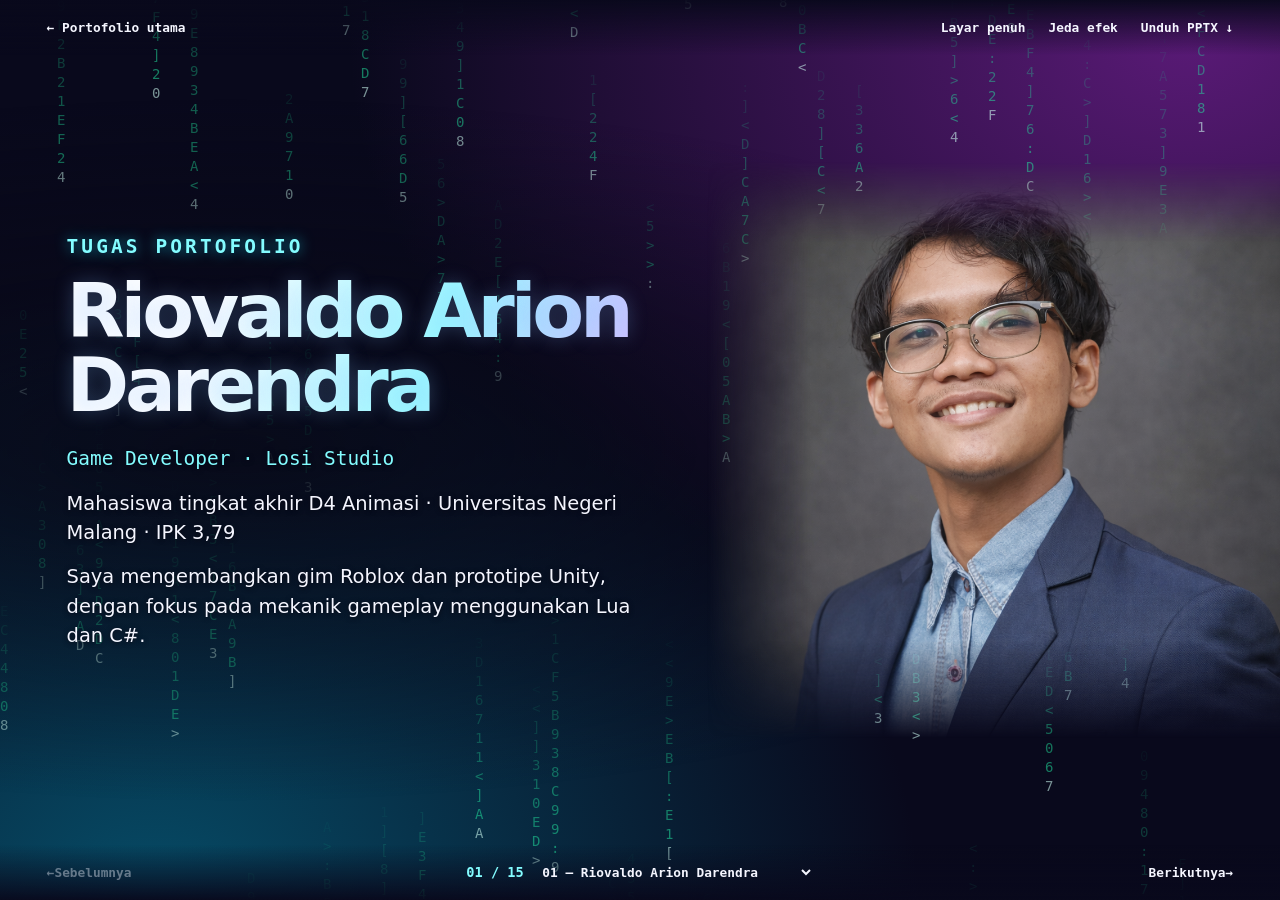
==== commit 41cc82d1: "Animate Matrix rain and autoplay framed project demos" ====
--- a/tugas-porto/index.html
+++ b/tugas-porto/index.html
@@ -4,8 +4,8 @@
 <meta charset="utf-8">
 <meta name="viewport" content="width=device-width, initial-scale=1">
 <title>Tugas Portofolio · Riovaldo Arion Darendra</title>
-<link rel="stylesheet" href="slides.css?v=aurora1">
-<script src="slides.js?v=aurora1" defer></script>
+<link rel="stylesheet" href="slides.css?v=aurora2">
+<script src="slides.js?v=aurora2" defer></script>
 </head>
 <body>
 <canvas id="matrix" aria-hidden="true"></canvas>
@@ -29,31 +29,31 @@
         </section>
         <section class="slide project" id="slide-3" aria-labelledby="title-3">
           <div class="copy"><p class="label">Penjelasan karya</p><h2 id="title-3" tabindex="-1">WARNETRA</h2><p>Juli 2024 · TSA Game Fest</p><p>2D Artist. Membuat aset visual bersama tim untuk prototipe yang dikerjakan dalam 10 hari.</p><a class="action" href="https://wyynnn.itch.io/warnetra" target="_blank" rel="noopener">Buka halaman proyek ↗</a></div>
-        <div class="media"><video controls playsinline preload="none" poster="posters/warnetra.webp" data-src="../assets/videos/warnetra.mp4" aria-label="Demo WARNETRA"></video></div>
+        <div class="media"><video controls muted loop playsinline preload="none" poster="posters/warnetra.webp" data-src="../assets/videos/warnetra.mp4" aria-label="Demo WARNETRA"></video></div>
         </section>
         <section class="slide project" id="slide-4" aria-labelledby="title-4">
           <div class="copy"><p class="label">Penjelasan karya</p><h2 id="title-4" tabindex="-1">Crossing the Road</h2><p>Maret 2025 · Proyek pribadi</p><p>Solo developer. Merancang game kasual 3D, memprogram gerak karakter, dan membuat sistem kemunculan rintangan.</p><a class="action" href="https://iroo.itch.io/crossing-the-road-project" target="_blank" rel="noopener">Buka halaman proyek ↗</a></div>
-        <div class="media"><video controls playsinline preload="none" poster="posters/crossing-road.webp" data-src="../assets/videos/crossing-road.mp4" aria-label="Demo Crossing the Road"></video></div>
+        <div class="media"><video controls muted loop playsinline preload="none" poster="posters/crossing-road.webp" data-src="../assets/videos/crossing-road.mp4" aria-label="Demo Crossing the Road"></video></div>
         </section>
         <section class="slide project" id="slide-5" aria-labelledby="title-5">
           <div class="copy"><p class="label">Penjelasan karya</p><h2 id="title-5" tabindex="-1">Precision Shooter</h2><p>Mei 2025 · Proyek ujian akhir</p><p>Solo developer. Membuat prototipe FPS dengan fokus pada mekanik menembak dalam dua minggu.</p><a class="action" href="https://iroo.itch.io/project-uas" target="_blank" rel="noopener">Buka halaman proyek ↗</a></div>
-        <div class="media"><video controls playsinline preload="none" poster="posters/precision-shooter.webp" data-src="../assets/videos/precision-shooter.mp4" aria-label="Demo Precision Shooter"></video></div>
+        <div class="media"><video controls muted loop playsinline preload="none" poster="posters/precision-shooter.webp" data-src="../assets/videos/precision-shooter.mp4" aria-label="Demo Precision Shooter"></video></div>
         </section>
         <section class="slide project" id="slide-6" aria-labelledby="title-6">
           <div class="copy"><p class="label">Penjelasan karya</p><h2 id="title-6" tabindex="-1">Project Parkour-Shooter</h2><p>Mei 2025 · Proyek pribadi</p><p>Solo developer. Mengembangkan proyek dari konsep hingga demo itch.io, dengan fokus pada pergerakan parkour dan sistem menembak.</p><a class="action" href="https://iroo.itch.io/parkour-shooter" target="_blank" rel="noopener">Buka halaman proyek ↗</a></div>
-        <div class="media"><video controls playsinline preload="none" poster="posters/parkour-shooter.webp" data-src="../assets/videos/parkour-shooter.mp4" aria-label="Demo Project Parkour-Shooter"></video></div>
+        <div class="media"><video controls muted loop playsinline preload="none" poster="posters/parkour-shooter.webp" data-src="../assets/videos/parkour-shooter.mp4" aria-label="Demo Project Parkour-Shooter"></video></div>
         </section>
         <section class="slide project" id="slide-7" aria-labelledby="title-7">
           <div class="copy"><p class="label">Penjelasan karya</p><h2 id="title-7" tabindex="-1">Bathara Mask</h2><p>Januari 2026 · Global Game Jam Malang</p><p>Lead 2D Artist dan Game Developer. Membuat aset pixel art dan membantu pemrograman gameplay selama game jam.</p><a class="action" href="https://globalgamejam.org/games/2026/bathara-mask-7" target="_blank" rel="noopener">Buka halaman proyek ↗</a></div>
-        <div class="media"><video controls playsinline preload="none" poster="posters/ggj-2026.webp" data-src="../assets/videos/ggj-2026.mp4" aria-label="Demo Bathara Mask"></video></div>
+        <div class="media"><video controls muted loop playsinline preload="none" poster="posters/ggj-2026.webp" data-src="../assets/videos/ggj-2026.mp4" aria-label="Demo Bathara Mask"></video></div>
         </section>
         <section class="slide project" id="slide-8" aria-labelledby="title-8">
           <div class="copy"><p class="label">Penjelasan karya</p><h2 id="title-8" tabindex="-1">Hidden Gem</h2><p>2025–2026 · Roblox / Lua</p><p>Mengembangkan mekanik gameplay untuk LET’S PLAY INDONESIA, sebuah gim edukasi yang mengenalkan budaya Indonesia melalui eksplorasi.</p><a class="action" href="https://www.roblox.com/games/83942627805508/Hidden-Gem" target="_blank" rel="noopener">Buka halaman proyek ↗</a></div>
-        <div class="media"><video controls playsinline preload="none" poster="posters/hidden-gem.webp" data-src="../assets/videos/hidden-gem.mp4" aria-label="Demo Hidden Gem"></video></div>
+        <div class="media"><video controls muted loop playsinline preload="none" poster="posters/hidden-gem.webp" data-src="../assets/videos/hidden-gem.mp4" aria-label="Demo Hidden Gem"></video></div>
         </section>
         <section class="slide project" id="slide-9" aria-labelledby="title-9">
           <div class="copy"><p class="label">Penjelasan karya</p><h2 id="title-9" tabindex="-1">Lantai Tujuh</h2><p>2026 · COMPFEST 18</p><p>Prototipe survival horror dari tim Rajin Menabung. Pemain mencari skripsi yang tertinggal sambil memecahkan teka-teki panel listrik dan menghemat daya senter.</p><a class="action" href="https://iroo.itch.io/compfest-18" target="_blank" rel="noopener">Buka halaman proyek ↗</a></div>
-        <div class="media"><video controls playsinline preload="none" poster="posters/lantai-tujuh.webp" data-src="../assets/videos/lantai-tujuh.mp4" aria-label="Demo Lantai Tujuh"></video></div>
+        <div class="media"><video controls muted loop playsinline preload="none" poster="posters/lantai-tujuh.webp" data-src="../assets/videos/lantai-tujuh.mp4" aria-label="Demo Lantai Tujuh"></video></div>
         </section>
         <section class="slide project" id="slide-10" aria-labelledby="title-10">
           <div class="copy"><p class="label">Penjelasan karya</p><h2 id="title-10" tabindex="-1">Fish and Monsters</h2><p>Losi Studio · Roblox</p><p>Gim memancing dan menjelajahi pulau. Peran saya: UI Artist, Marketing, Assistant Programmer, dan QA.</p><a class="action" href="https://www.roblox.com/games/111385005478215/Fish-And-Monsters" target="_blank" rel="noopener">Buka halaman proyek ↗</a></div>
@@ -61,15 +61,15 @@
         </section>
         <section class="slide project" id="slide-11" aria-labelledby="title-11">
           <div class="copy"><p class="label">Penjelasan karya</p><h2 id="title-11" tabindex="-1">Hotel Anomaly</h2><p>Losi Studio · Roblox</p><p>Gim survival horror tentang sif malam di hotel yang dihuni anomali. Peran saya: Marketing, Assistant Programmer, dan QA.</p><a class="action" href="https://www.roblox.com/games/70575351571626/HOTEL-ANOMALY" target="_blank" rel="noopener">Buka halaman proyek ↗</a></div>
-        <div class="media"><video controls playsinline preload="none" poster="posters/hotel-anomaly.webp" data-src="../assets/videos/hotel-anomaly.webm" aria-label="Demo Hotel Anomaly"></video></div>
+        <div class="media"><video controls muted loop playsinline preload="none" poster="posters/hotel-anomaly.webp" data-src="../assets/videos/hotel-anomaly.webm" aria-label="Demo Hotel Anomaly"></video></div>
         </section>
         <section class="slide project" id="slide-12" aria-labelledby="title-12">
           <div class="copy"><p class="label">Penjelasan karya</p><h2 id="title-12" tabindex="-1">Spider Robot</h2><p>Raspberry Pi Pico / Pico W · Repository Program</p><p>Robot laba-laba dengan 12 servo yang bisa berjalan, berputar, dan menjaga posisi badan tetap rata. Versi Pico W juga mendukung kendali via browser ponsel.</p><a class="action" href="https://github.com/IrOsens/spider-pico" target="_blank" rel="noopener">Buka repository ↗</a></div>
-        <div class="media"><video controls playsinline preload="none" poster="posters/spider-pico.webp" data-src="../assets/videos/spider-pico.mp4" aria-label="Demo Spider Robot"></video></div>
+        <div class="media"><video controls muted loop playsinline preload="none" poster="posters/spider-pico.webp" data-src="../assets/videos/spider-pico.mp4" aria-label="Demo Spider Robot"></video></div>
         </section>
         <section class="slide project" id="slide-13" aria-labelledby="title-13">
           <div class="copy"><p class="label">Penjelasan karya</p><h2 id="title-13" tabindex="-1">Semester Terakhir</h2><p>Unity / C# · In Progress</p><p>RPG berlatar kampus Indonesia dengan eksplorasi, misi, dan pertarungan bergelombang yang memakai mekanik mengetik.</p></div>
-        <div class="media"><video controls playsinline preload="none" poster="posters/semester-terakhir.webp" data-src="../assets/videos/semester-terakhir.mp4" aria-label="Demo Semester Terakhir"></video></div>
+        <div class="media"><video controls muted loop playsinline preload="none" poster="posters/semester-terakhir.webp" data-src="../assets/videos/semester-terakhir.mp4" aria-label="Demo Semester Terakhir"></video></div>
         </section>
         <section class="slide editorial" id="slide-14" aria-labelledby="title-14">
           <div class="copy"><p class="label">Evaluasi</p><h2 id="title-14" tabindex="-1">Kelebihan dan kekurangan</h2><p>Kelebihan — Demo memperlihatkan cara kerja proyek. Beberapa karya dapat dicoba langsung, dan entri Losi Studio menjelaskan kontribusi saya dalam tim.</p><p>Kekurangan — Tanggal dan rincian kontribusi belum lengkap pada beberapa karya. Instruksi bermain dan dokumentasi teknis belum konsisten. Fish and Monsters memiliki gambar pratinjau, sedangkan Semester Terakhir masih dikembangkan.</p></div>
--- a/tugas-porto/slides.css
+++ b/tugas-porto/slides.css
@@ -78,7 +78,18 @@
 .project h2 { font-size: 4.65cqw; }
 .media { width: 100%; min-width: 0; aspect-ratio: 16 / 9; }
 .media :is(img, video) { width: 100%; height: 100%; display: block; object-fit: contain; }
-.project .media { background: #080913; box-shadow: 0 1.5cqw 5cqw -2cqw #af5bff88; }
+.project .media {
+  --radius: clamp(10px, 1.4cqw, 24px);
+  width: calc(100% - 1.5cqw);
+  padding: 2px;
+  border-radius: var(--radius);
+  background: linear-gradient(125deg, #94ffff, #426caa 38%, #604081 66%, #f1a2ff);
+  box-shadow: 0 0 1.4cqw #72eaff30, 0 1.2cqw 4cqw -1.1cqw #c159ff60;
+}
+.project .media > :is(video, img) {
+  border-radius: calc(var(--radius) - 2px);
+  background: #080913;
+}
 .identity .media {
   position: relative;
   aspect-ratio: auto;
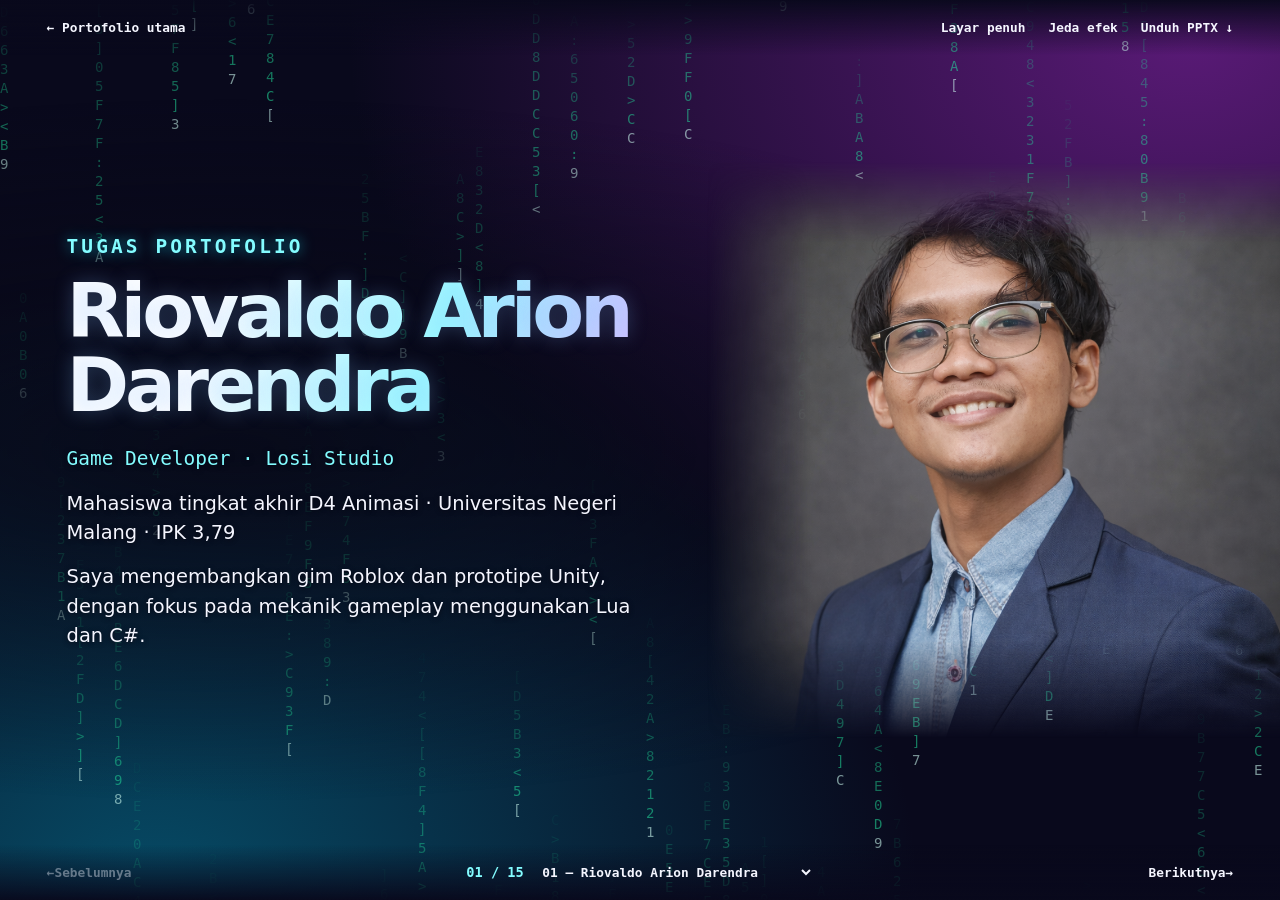
==== commit 4ff07e39: "Start Matrix animation when the presentation opens" ====
--- a/tugas-porto/index.html
+++ b/tugas-porto/index.html
@@ -5,7 +5,7 @@
 <meta name="viewport" content="width=device-width, initial-scale=1">
 <title>Tugas Portofolio · Riovaldo Arion Darendra</title>
 <link rel="stylesheet" href="slides.css?v=aurora2">
-<script src="slides.js?v=aurora2" defer></script>
+<script src="slides.js?v=aurora3" defer></script>
 </head>
 <body>
 <canvas id="matrix" aria-hidden="true"></canvas>
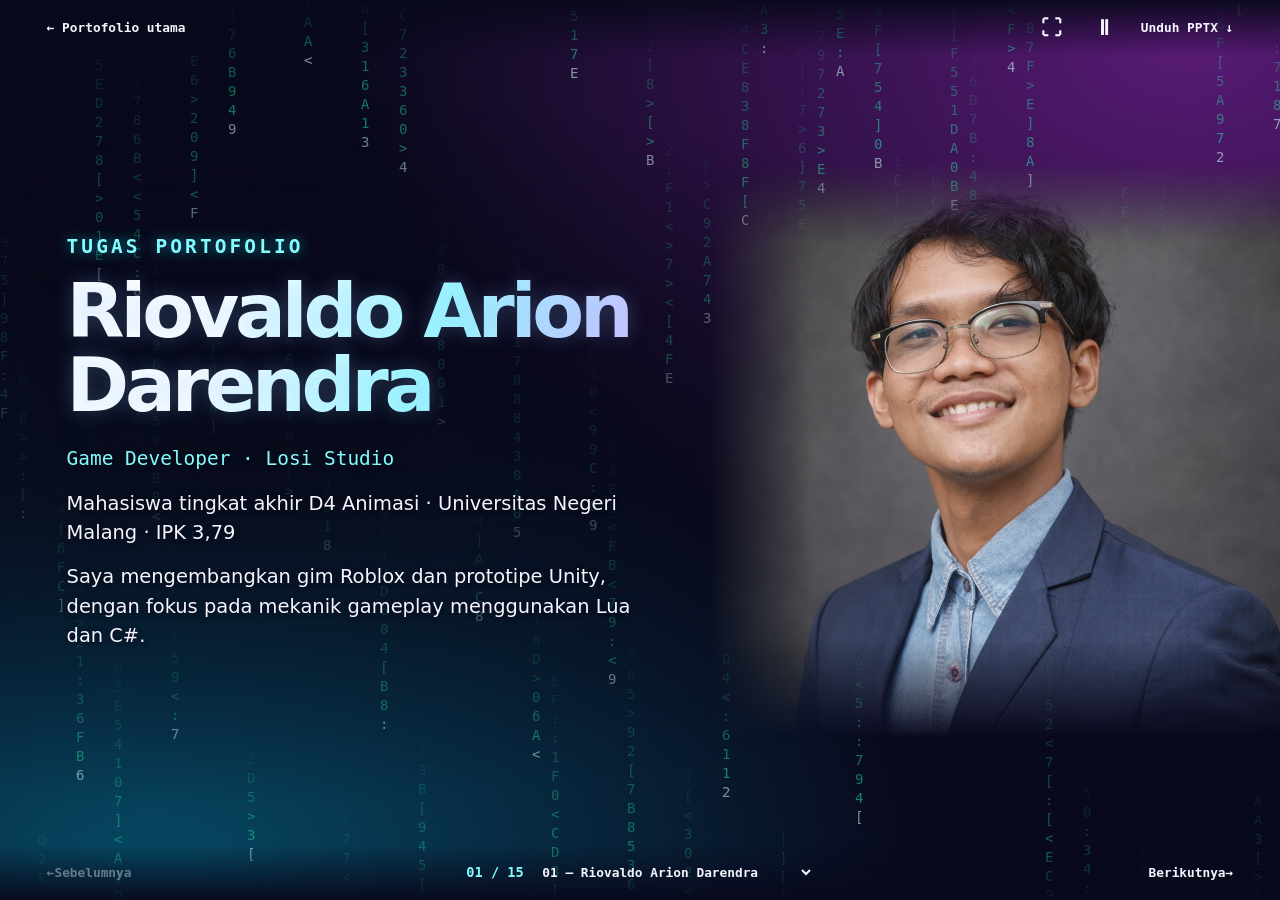
==== commit fc94245d: "Use icons for presentation display controls" ====
--- a/tugas-porto/index.html
+++ b/tugas-porto/index.html
@@ -4,8 +4,8 @@
 <meta charset="utf-8">
 <meta name="viewport" content="width=device-width, initial-scale=1">
 <title>Tugas Portofolio · Riovaldo Arion Darendra</title>
-<link rel="stylesheet" href="slides.css?v=aurora2">
-<script src="slides.js?v=aurora3" defer></script>
+<link rel="stylesheet" href="slides.css?v=aurora4">
+<script src="slides.js?v=aurora4" defer></script>
 </head>
 <body>
 <canvas id="matrix" aria-hidden="true"></canvas>
@@ -13,8 +13,8 @@
   <header class="bar">
     <a class="brand" href="../">← Portofolio utama</a>
     <div class="tools">
-      <button id="fullscreen" type="button" hidden>Layar penuh</button>
-      <button id="motion" type="button" hidden>Jeda efek</button>
+      <button id="fullscreen" type="button" aria-label="Layar penuh" title="Layar penuh" hidden><span aria-hidden="true">⛶</span></button>
+      <button id="motion" type="button" aria-label="Jeda efek" title="Jeda efek" hidden><span aria-hidden="true">Ⅱ</span></button>
       <a class="download" href="portofolio-riovaldo.pptx" download>Unduh PPTX ↓</a>
     </div>
   </header>
--- a/tugas-porto/slides.css
+++ b/tugas-porto/slides.css
@@ -139,7 +139,7 @@
 @keyframes arrive { from { opacity: .2; transform: translateY(.65rem); } }
 @media (max-width: 700px) {
   .bar { padding-inline: .2rem; }
-  .bar span { display: none; }
+  nav.bar button span { display: none; }
   .bar button, .bar a { padding-inline: .35em; }
   .tools { gap: 0; }
   .copy > p:not(.label) { font-size: 2.3cqw; line-height: 1.25; }
@@ -150,3 +150,5 @@
   .bar button, .bar a, .bar select { min-height: 30px; }
 }
 @media (prefers-reduced-motion: reduce) { .is-entering .copy { animation: none; } }
+
+.tools button { min-width: 44px; justify-content: center; font-size: 1.3rem; }
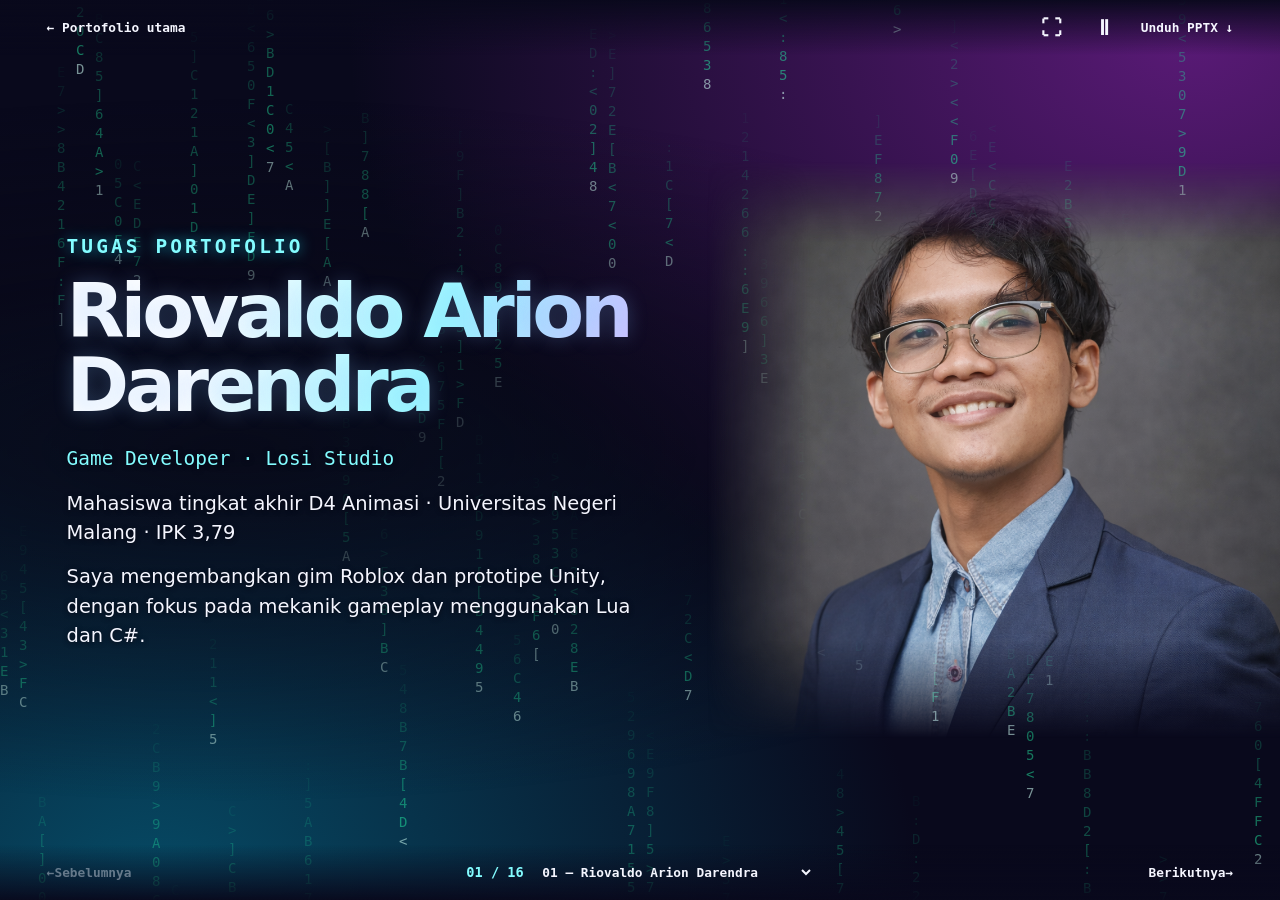
==== commit d553147c: "Feature Debug Grid and its advance card demo" ====
--- a/tugas-porto/index.html
+++ b/tugas-porto/index.html
@@ -71,12 +71,16 @@
           <div class="copy"><p class="label">Penjelasan karya</p><h2 id="title-13" tabindex="-1">Semester Terakhir</h2><p>Unity / C# · In Progress</p><p>RPG berlatar kampus Indonesia dengan eksplorasi, misi, dan pertarungan bergelombang yang memakai mekanik mengetik.</p></div>
         <div class="media"><video controls muted loop playsinline preload="none" poster="posters/semester-terakhir.webp" data-src="../assets/videos/semester-terakhir.mp4" aria-label="Demo Semester Terakhir"></video></div>
         </section>
-        <section class="slide editorial" id="slide-14" aria-labelledby="title-14">
-          <div class="copy"><p class="label">Evaluasi</p><h2 id="title-14" tabindex="-1">Kelebihan dan kekurangan</h2><p>Kelebihan — Demo memperlihatkan cara kerja proyek. Beberapa karya dapat dicoba langsung, dan entri Losi Studio menjelaskan kontribusi saya dalam tim.</p><p>Kekurangan — Tanggal dan rincian kontribusi belum lengkap pada beberapa karya. Instruksi bermain dan dokumentasi teknis belum konsisten. Fish and Monsters memiliki gambar pratinjau, sedangkan Semester Terakhir masih dikembangkan.</p></div>
+        <section class="slide project" id="slide-14" aria-labelledby="title-14">
+          <div class="copy"><p class="label">Penjelasan karya</p><h2 id="title-14" tabindex="-1">Debug Grid</h2><p>Unity · Prototipe solo</p><p>Pemain menyusun kartu perintah untuk menggerakkan tank berkaki empat di papan isometrik. Sebelum mengunci perintah, pemain memprediksi posisi akhir tank. Cuplikan ini menunjukkan kartu MAJU.</p><a class="action" href="https://github.com/IrOsens/TA-project" target="_blank" rel="noopener">Buka repository ↗</a></div>
+        <div class="media"><video controls muted loop playsinline preload="none" poster="posters/debug-grid.webp" data-src="../assets/videos/debug-grid.mp4" aria-label="Demo Debug Grid"></video></div>
+        </section>
+        <section class="slide editorial" id="slide-15" aria-labelledby="title-15">
+          <div class="copy"><p class="label">Evaluasi</p><h2 id="title-15" tabindex="-1">Kelebihan dan kekurangan</h2><p>Kelebihan — Demo memperlihatkan cara kerja proyek. Beberapa karya dapat dicoba langsung, dan entri Losi Studio menjelaskan kontribusi saya dalam tim.</p><p>Kekurangan — Tanggal dan rincian kontribusi belum lengkap pada beberapa karya. Instruksi bermain dan dokumentasi teknis belum konsisten. Fish and Monsters memiliki gambar pratinjau, sedangkan Semester Terakhir masih dikembangkan.</p></div>
 
         </section>
-        <section class="slide editorial" id="slide-15" aria-labelledby="title-15">
-          <div class="copy"><p class="label">Pengembangan</p><h2 id="title-15" tabindex="-1">Rencana perbaikan</h2><p>Lengkapi tanggal, kontribusi pribadi, dan kredit tim pada tiap karya.</p><p>Tambahkan petunjuk kontrol dan tujuan permainan, lalu minta orang lain mencoba build dan catat kendalanya.</p><p>Perkuat README dengan langkah menjalankan, ringkasan arsitektur, dan demo singkat. Perbarui demo Semester Terakhir setelah sistem utamanya stabil.</p></div>
+        <section class="slide editorial" id="slide-16" aria-labelledby="title-16">
+          <div class="copy"><p class="label">Pengembangan</p><h2 id="title-16" tabindex="-1">Rencana perbaikan</h2><p>Lengkapi tanggal, kontribusi pribadi, dan kredit tim pada tiap karya.</p><p>Tambahkan petunjuk kontrol dan tujuan permainan, lalu minta orang lain mencoba build dan catat kendalanya.</p><p>Perkuat README dengan langkah menjalankan, ringkasan arsitektur, dan demo singkat. Perbarui demo Semester Terakhir setelah sistem utamanya stabil.</p></div>
 
         </section>
   </main>
@@ -84,10 +88,10 @@
     <button id="previous" type="button">← <span>Sebelumnya</span></button>
     <div class="position">
       <output id="counter" for="slide-picker" aria-live="polite"></output>
-      <select id="slide-picker" aria-label="Pilih slide"><option value="1">01 — Riovaldo Arion Darendra</option><option value="2">02 — Dua cara melihat karya saya</option><option value="3">03 — WARNETRA</option><option value="4">04 — Crossing the Road</option><option value="5">05 — Precision Shooter</option><option value="6">06 — Project Parkour-Shooter</option><option value="7">07 — Bathara Mask</option><option value="8">08 — Hidden Gem</option><option value="9">09 — Lantai Tujuh</option><option value="10">10 — Fish and Monsters</option><option value="11">11 — Hotel Anomaly</option><option value="12">12 — Spider Robot</option><option value="13">13 — Semester Terakhir</option><option value="14">14 — Kelebihan dan kekurangan</option><option value="15">15 — Rencana perbaikan</option></select>
+      <select id="slide-picker" aria-label="Pilih slide"><option value="1">01 — Riovaldo Arion Darendra</option><option value="2">02 — Dua cara melihat karya saya</option><option value="3">03 — WARNETRA</option><option value="4">04 — Crossing the Road</option><option value="5">05 — Precision Shooter</option><option value="6">06 — Project Parkour-Shooter</option><option value="7">07 — Bathara Mask</option><option value="8">08 — Hidden Gem</option><option value="9">09 — Lantai Tujuh</option><option value="10">10 — Fish and Monsters</option><option value="11">11 — Hotel Anomaly</option><option value="12">12 — Spider Robot</option><option value="13">13 — Semester Terakhir</option><option value="14">14 — Debug Grid</option><option value="15">15 — Kelebihan dan kekurangan</option><option value="16">16 — Rencana perbaikan</option></select>
     </div>
     <button id="next" type="button"><span>Berikutnya</span> →</button>
-    <progress id="progress" aria-label="Posisi slide" max="15" value="1"></progress>
+    <progress id="progress" aria-label="Posisi slide" max="16" value="1"></progress>
   </nav>
 </div>
 </body>
